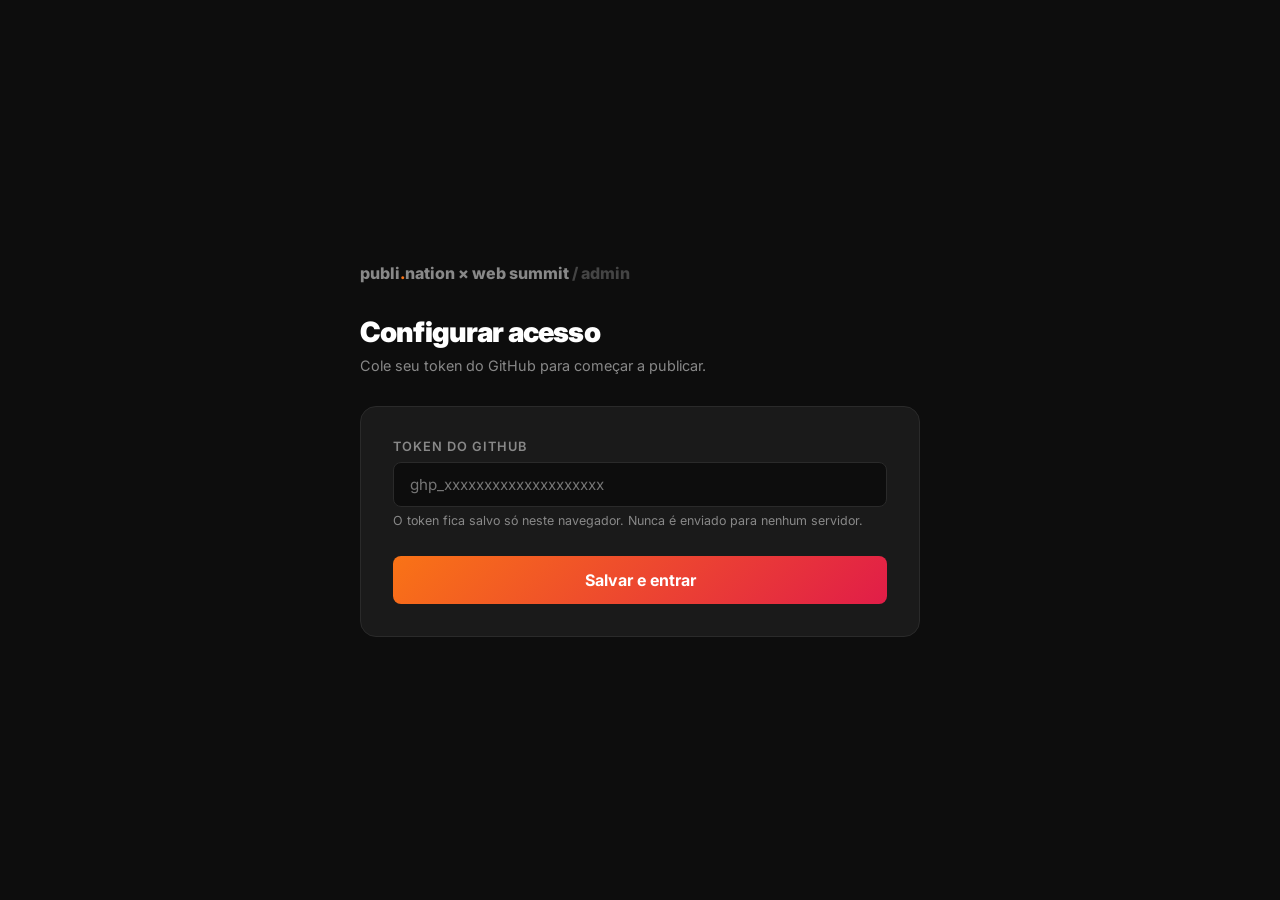
==== admin.html @ 285d9079 "adiciona pagina de admin" ====
<!DOCTYPE html>
<html lang="pt-BR">
<head>
  <meta charset="UTF-8">
  <meta name="viewport" content="width=device-width, initial-scale=1.0">
  <title>Admin — publi.nation × Web Summit</title>
  <link rel="preconnect" href="https://fonts.googleapis.com">
  <link href="https://fonts.googleapis.com/css2?family=Inter:wght@400;600;700;800&display=swap" rel="stylesheet">
  <style>
    *, *::before, *::after { box-sizing: border-box; margin: 0; padding: 0; }

    :root {
      --orange: #F97316;
      --pink: #E11D48;
      --bg: #0D0D0D;
      --bg-card: #1A1A1A;
      --text: #FFFFFF;
      --text-muted: #888888;
      --border: #2A2A2A;
      --gradient: linear-gradient(135deg, #F97316, #E11D48);
    }

    body {
      font-family: 'Inter', sans-serif;
      background: var(--bg);
      color: var(--text);
      min-height: 100vh;
      display: flex;
      align-items: center;
      justify-content: center;
      padding: 2rem;
    }

    .container {
      width: 100%;
      max-width: 560px;
    }

    .logo {
      font-size: 1rem;
      font-weight: 800;
      text-transform: lowercase;
      margin-bottom: 2rem;
      color: var(--text-muted);
    }
    .logo span { color: var(--orange); }

    h1 {
      font-size: 1.75rem;
      font-weight: 900;
      letter-spacing: -0.03em;
      margin-bottom: 0.5rem;
    }

    .subtitle {
      color: var(--text-muted);
      font-size: 0.9rem;
      margin-bottom: 2rem;
    }

    .card {
      background: var(--bg-card);
      border: 1px solid var(--border);
      border-radius: 16px;
      padding: 2rem;
    }

    .field {
      margin-bottom: 1.25rem;
    }

    label {
      display: block;
      font-size: 0.8rem;
      font-weight: 600;
      text-transform: uppercase;
      letter-spacing: 0.08em;
      color: var(--text-muted);
      margin-bottom: 0.5rem;
    }

    input, textarea, select {
      width: 100%;
      background: var(--bg);
      border: 1px solid var(--border);
      border-radius: 8px;
      padding: 0.75rem 1rem;
      color: var(--text);
      font-family: 'Inter', sans-serif;
      font-size: 0.95rem;
      transition: border-color 0.2s;
      outline: none;
    }

    input:focus, textarea:focus, select:focus {
      border-color: var(--orange);
    }

    select option { background: #1A1A1A; }

    textarea {
      resize: vertical;
      min-height: 100px;
    }

    .btn {
      width: 100%;
      padding: 0.875rem;
      background: var(--gradient);
      color: white;
      border: none;
      border-radius: 8px;
      font-family: 'Inter', sans-serif;
      font-size: 1rem;
      font-weight: 700;
      cursor: pointer;
      margin-top: 0.5rem;
      transition: opacity 0.2s;
    }
    .btn:hover { opacity: 0.88; }
    .btn:disabled { opacity: 0.5; cursor: not-allowed; }

    .btn-secondary {
      width: 100%;
      padding: 0.75rem;
      background: transparent;
      color: var(--text-muted);
      border: 1px solid var(--border);
      border-radius: 8px;
      font-family: 'Inter', sans-serif;
      font-size: 0.9rem;
      font-weight: 600;
      cursor: pointer;
      margin-top: 0.75rem;
      transition: border-color 0.2s, color 0.2s;
    }
    .btn-secondary:hover { border-color: var(--text-muted); color: var(--text); }

    .alert {
      padding: 0.875rem 1rem;
      border-radius: 8px;
      font-size: 0.9rem;
      font-weight: 600;
      margin-bottom: 1.25rem;
      display: none;
    }
    .alert.success {
      background: rgba(34, 197, 94, 0.1);
      border: 1px solid rgba(34, 197, 94, 0.3);
      color: #4ade80;
    }
    .alert.error {
      background: rgba(239, 68, 68, 0.1);
      border: 1px solid rgba(239, 68, 68, 0.3);
      color: #f87171;
    }

    .divider {
      border: none;
      border-top: 1px solid var(--border);
      margin: 1.5rem 0;
    }

    .token-hint {
      font-size: 0.78rem;
      color: var(--text-muted);
      margin-top: 0.4rem;
    }

    #screen-token, #screen-form { display: none; }
  </style>
</head>
<body>
<div class="container">
  <div class="logo">publi<span>.</span>nation × web summit <span style="color:#444">/ admin</span></div>

  <!-- TELA: TOKEN -->
  <div id="screen-token">
    <h1>Configurar acesso</h1>
    <p class="subtitle">Cole seu token do GitHub para começar a publicar.</p>
    <div class="card">
      <div class="field">
        <label>Token do GitHub</label>
        <input type="password" id="token-input" placeholder="ghp_xxxxxxxxxxxxxxxxxxxx">
        <p class="token-hint">O token fica salvo só neste navegador. Nunca é enviado para nenhum servidor.</p>
      </div>
      <button class="btn" onclick="saveToken()">Salvar e entrar</button>
    </div>
  </div>

  <!-- TELA: FORMULÁRIO -->
  <div id="screen-form">
    <h1>Novo post</h1>
    <p class="subtitle">Preencha e publique direto no site.</p>

    <div id="alert" class="alert"></div>

    <div class="card">
      <div class="field">
        <label>Título</label>
        <input type="text" id="titulo" placeholder="Ex: O futuro do marketing de influência">
      </div>
      <div class="field">
        <label>Tag</label>
        <select id="tag">
          <option value="Painel">Painel</option>
          <option value="Tendência">Tendência</option>
          <option value="Novidade">Novidade</option>
          <option value="Entrevista">Entrevista</option>
          <option value="Destaque">Destaque</option>
        </select>
      </div>
      <div class="field">
        <label>Data</label>
        <input type="date" id="data">
      </div>
      <div class="field">
        <label>Resumo</label>
        <textarea id="resumo" placeholder="Escreva aqui o conteúdo do post..."></textarea>
      </div>
      <button class="btn" id="publish-btn" onclick="publicar()">Publicar post</button>
      <button class="btn-secondary" onclick="trocarToken()">Trocar token</button>
    </div>
  </div>
</div>

<script>
const REPO = 'publination/websummit';
const FILE = 'posts.json';

function init() {
  const token = localStorage.getItem('ws_token');
  if (token) {
    showForm();
  } else {
    showTokenScreen();
  }
  // Pré-preenche a data de hoje
  document.getElementById('data').value = new Date().toISOString().split('T')[0];
}

function showTokenScreen() {
  document.getElementById('screen-token').style.display = 'block';
  document.getElementById('screen-form').style.display = 'none';
}

function showForm() {
  document.getElementById('screen-token').style.display = 'none';
  document.getElementById('screen-form').style.display = 'block';
}

function saveToken() {
  const token = document.getElementById('token-input').value.trim();
  if (!token) { alert('Cole o token antes de continuar.'); return; }
  localStorage.setItem('ws_token', token);
  showForm();
}

function trocarToken() {
  localStorage.removeItem('ws_token');
  showTokenScreen();
}

function showAlert(type, msg) {
  const el = document.getElementById('alert');
  el.className = 'alert ' + type;
  el.textContent = msg;
  el.style.display = 'block';
  setTimeout(() => el.style.display = 'none', 5000);
}

async function publicar() {
  const titulo = document.getElementById('titulo').value.trim();
  const tag    = document.getElementById('tag').value;
  const data   = document.getElementById('data').value;
  const resumo = document.getElementById('resumo').value.trim();

  if (!titulo || !resumo || !data) {
    showAlert('error', 'Preencha todos os campos antes de publicar.');
    return;
  }

  const btn = document.getElementById('publish-btn');
  btn.disabled = true;
  btn.textContent = 'Publicando...';

  const token = localStorage.getItem('ws_token');
  const headers = {
    'Authorization': `token ${token}`,
    'Content-Type': 'application/json'
  };

  try {
    // Busca o arquivo atual
    const getRes = await fetch(`https://api.github.com/repos/${REPO}/contents/${FILE}`, { headers });
    const getJson = await getRes.json();

    if (!getRes.ok) throw new Error(getJson.message || 'Erro ao buscar posts.json');

    const currentContent = atob(getJson.content.replace(/\n/g, ''));
    const posts = JSON.parse(currentContent);
    const newId = posts.length > 0 ? Math.max(...posts.map(p => p.id)) + 1 : 1;

    posts.unshift({ id: newId, titulo, data, tag, resumo });

    const newContent = btoa(unescape(encodeURIComponent(JSON.stringify(posts, null, 2))));

    // Salva o arquivo atualizado
    const putRes = await fetch(`https://api.github.com/repos/${REPO}/contents/${FILE}`, {
      method: 'PUT',
      headers,
      body: JSON.stringify({
        message: `post: ${titulo}`,
        content: newContent,
        sha: getJson.sha
      })
    });

    const putJson = await putRes.json();
    if (!putRes.ok) throw new Error(putJson.message || 'Erro ao publicar');

    showAlert('success', '✅ Post publicado! Aparece no site em ~1 minuto.');
    document.getElementById('titulo').value = '';
    document.getElementById('resumo').value = '';
    document.getElementById('data').value = new Date().toISOString().split('T')[0];

  } catch (err) {
    showAlert('error', '❌ Erro: ' + err.message + '. Verifique seu token.');
  }

  btn.disabled = false;
  btn.textContent = 'Publicar post';
}

init();
</script>
</body>
</html>
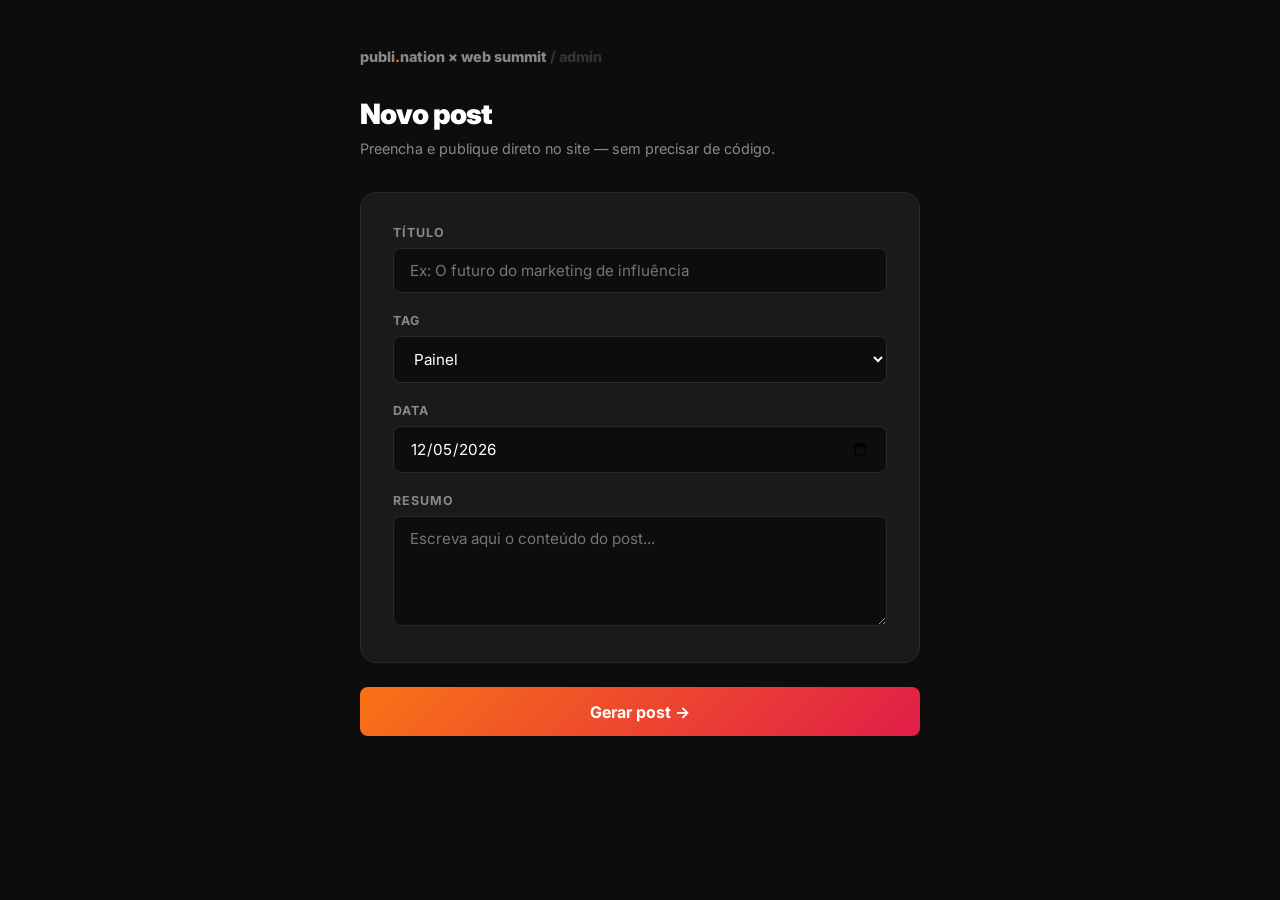
==== commit 3674d92b: "simplifica admin: sem token" ====
--- a/admin.html
+++ b/admin.html
@@ -11,7 +11,6 @@
 
     :root {
       --orange: #F97316;
-      --pink: #E11D48;
       --bg: #0D0D0D;
       --bg-card: #1A1A1A;
       --text: #FFFFFF;
@@ -26,18 +25,15 @@
       color: var(--text);
       min-height: 100vh;
       display: flex;
-      align-items: center;
+      align-items: flex-start;
       justify-content: center;
-      padding: 2rem;
-    }
-
-    .container {
-      width: 100%;
-      max-width: 560px;
-    }
+      padding: 3rem 1.5rem;
+    }
+
+    .container { width: 100%; max-width: 560px; }
 
     .logo {
-      font-size: 1rem;
+      font-size: 0.9rem;
       font-weight: 800;
       text-transform: lowercase;
       margin-bottom: 2rem;
@@ -49,13 +45,14 @@
       font-size: 1.75rem;
       font-weight: 900;
       letter-spacing: -0.03em;
-      margin-bottom: 0.5rem;
+      margin-bottom: 0.4rem;
     }
 
     .subtitle {
       color: var(--text-muted);
       font-size: 0.9rem;
       margin-bottom: 2rem;
+      line-height: 1.6;
     }
 
     .card {
@@ -63,16 +60,16 @@
       border: 1px solid var(--border);
       border-radius: 16px;
       padding: 2rem;
-    }
-
-    .field {
-      margin-bottom: 1.25rem;
-    }
+      margin-bottom: 1.5rem;
+    }
+
+    .field { margin-bottom: 1.25rem; }
+    .field:last-child { margin-bottom: 0; }
 
     label {
       display: block;
-      font-size: 0.8rem;
-      font-weight: 600;
+      font-size: 0.78rem;
+      font-weight: 700;
       text-transform: uppercase;
       letter-spacing: 0.08em;
       color: var(--text-muted);
@@ -91,21 +88,13 @@
       transition: border-color 0.2s;
       outline: none;
     }
-
-    input:focus, textarea:focus, select:focus {
-      border-color: var(--orange);
-    }
-
+    input:focus, textarea:focus, select:focus { border-color: var(--orange); }
     select option { background: #1A1A1A; }
-
-    textarea {
-      resize: vertical;
-      min-height: 100px;
-    }
+    textarea { resize: vertical; min-height: 110px; }
 
     .btn {
       width: 100%;
-      padding: 0.875rem;
+      padding: 0.9rem;
       background: var(--gradient);
       color: white;
       border: none;
@@ -114,13 +103,91 @@
       font-size: 1rem;
       font-weight: 700;
       cursor: pointer;
-      margin-top: 0.5rem;
       transition: opacity 0.2s;
     }
     .btn:hover { opacity: 0.88; }
-    .btn:disabled { opacity: 0.5; cursor: not-allowed; }
-
-    .btn-secondary {
+
+    /* RESULTADO */
+    #resultado { display: none; }
+
+    .steps { margin-bottom: 1.5rem; }
+    .step {
+      display: flex;
+      gap: 1rem;
+      align-items: flex-start;
+      margin-bottom: 1rem;
+    }
+    .step-num {
+      min-width: 28px;
+      height: 28px;
+      background: var(--gradient);
+      border-radius: 50%;
+      display: flex;
+      align-items: center;
+      justify-content: center;
+      font-size: 0.8rem;
+      font-weight: 800;
+      flex-shrink: 0;
+    }
+    .step-text {
+      font-size: 0.9rem;
+      color: var(--text-muted);
+      padding-top: 0.3rem;
+      line-height: 1.5;
+    }
+    .step-text strong { color: var(--text); }
+
+    .json-box {
+      background: var(--bg);
+      border: 1px solid var(--border);
+      border-radius: 8px;
+      padding: 1rem;
+      font-family: monospace;
+      font-size: 0.8rem;
+      color: #aaa;
+      white-space: pre-wrap;
+      word-break: break-all;
+      max-height: 200px;
+      overflow-y: auto;
+      margin: 0.75rem 0;
+    }
+
+    .btn-copy {
+      width: 100%;
+      padding: 0.75rem;
+      background: transparent;
+      color: var(--text);
+      border: 1px solid var(--border);
+      border-radius: 8px;
+      font-family: 'Inter', sans-serif;
+      font-size: 0.9rem;
+      font-weight: 600;
+      cursor: pointer;
+      transition: border-color 0.2s, background 0.2s;
+      margin-bottom: 0.75rem;
+    }
+    .btn-copy:hover { border-color: var(--orange); background: rgba(249,115,22,0.05); }
+    .btn-copy.copied { border-color: #22c55e; color: #22c55e; }
+
+    .btn-github {
+      display: block;
+      width: 100%;
+      padding: 0.9rem;
+      background: #24292e;
+      color: white;
+      border: 1px solid #444;
+      border-radius: 8px;
+      font-family: 'Inter', sans-serif;
+      font-size: 0.95rem;
+      font-weight: 700;
+      cursor: pointer;
+      text-align: center;
+      text-decoration: none;
+      transition: background 0.2s;
+    }
+    .btn-github:hover { background: #333; }
+
+    .btn-novo {
       width: 100%;
       padding: 0.75rem;
       background: transparent;
@@ -132,69 +199,19 @@
       font-weight: 600;
       cursor: pointer;
       margin-top: 0.75rem;
-      transition: border-color 0.2s, color 0.2s;
-    }
-    .btn-secondary:hover { border-color: var(--text-muted); color: var(--text); }
-
-    .alert {
-      padding: 0.875rem 1rem;
-      border-radius: 8px;
-      font-size: 0.9rem;
-      font-weight: 600;
-      margin-bottom: 1.25rem;
-      display: none;
-    }
-    .alert.success {
-      background: rgba(34, 197, 94, 0.1);
-      border: 1px solid rgba(34, 197, 94, 0.3);
-      color: #4ade80;
-    }
-    .alert.error {
-      background: rgba(239, 68, 68, 0.1);
-      border: 1px solid rgba(239, 68, 68, 0.3);
-      color: #f87171;
-    }
-
-    .divider {
-      border: none;
-      border-top: 1px solid var(--border);
-      margin: 1.5rem 0;
-    }
-
-    .token-hint {
-      font-size: 0.78rem;
-      color: var(--text-muted);
-      margin-top: 0.4rem;
-    }
-
-    #screen-token, #screen-form { display: none; }
+      transition: color 0.2s;
+    }
+    .btn-novo:hover { color: var(--text); }
   </style>
 </head>
 <body>
 <div class="container">
-  <div class="logo">publi<span>.</span>nation × web summit <span style="color:#444">/ admin</span></div>
-
-  <!-- TELA: TOKEN -->
-  <div id="screen-token">
-    <h1>Configurar acesso</h1>
-    <p class="subtitle">Cole seu token do GitHub para começar a publicar.</p>
-    <div class="card">
-      <div class="field">
-        <label>Token do GitHub</label>
-        <input type="password" id="token-input" placeholder="ghp_xxxxxxxxxxxxxxxxxxxx">
-        <p class="token-hint">O token fica salvo só neste navegador. Nunca é enviado para nenhum servidor.</p>
-      </div>
-      <button class="btn" onclick="saveToken()">Salvar e entrar</button>
-    </div>
-  </div>
-
-  <!-- TELA: FORMULÁRIO -->
-  <div id="screen-form">
+  <div class="logo">publi<span>.</span>nation × web summit <span style="color:#333">/ admin</span></div>
+
+  <!-- FORMULÁRIO -->
+  <div id="tela-form">
     <h1>Novo post</h1>
-    <p class="subtitle">Preencha e publique direto no site.</p>
-
-    <div id="alert" class="alert"></div>
-
+    <p class="subtitle">Preencha e publique direto no site — sem precisar de código.</p>
     <div class="card">
       <div class="field">
         <label>Título</label>
@@ -218,121 +235,98 @@
         <label>Resumo</label>
         <textarea id="resumo" placeholder="Escreva aqui o conteúdo do post..."></textarea>
       </div>
-      <button class="btn" id="publish-btn" onclick="publicar()">Publicar post</button>
-      <button class="btn-secondary" onclick="trocarToken()">Trocar token</button>
     </div>
+    <button class="btn" onclick="gerar()">Gerar post →</button>
+  </div>
+
+  <!-- RESULTADO -->
+  <div id="resultado">
+    <h1>Quase lá! 🎉</h1>
+    <p class="subtitle">Só 2 passos rápidos para publicar no site.</p>
+
+    <div class="card">
+      <div class="steps">
+        <div class="step">
+          <div class="step-num">1</div>
+          <div class="step-text"><strong>Copie o JSON abaixo</strong></div>
+        </div>
+      </div>
+      <div class="json-box" id="json-output"></div>
+      <button class="btn-copy" id="btn-copy" onclick="copiar()">📋 Copiar JSON</button>
+
+      <div class="steps" style="margin-top:1.25rem">
+        <div class="step">
+          <div class="step-num">2</div>
+          <div class="step-text">
+            <strong>Abra o editor do GitHub</strong>, cole o JSON copiado no lugar do conteúdo atual e clique em <strong>Commit changes</strong>
+          </div>
+        </div>
+      </div>
+      <a class="btn-github" href="https://github.com/publination/websummit/edit/main/posts.json" target="_blank">
+        ✏️ Abrir editor no GitHub
+      </a>
+    </div>
+
+    <button class="btn-novo" onclick="novoPost()">← Escrever outro post</button>
   </div>
 </div>
 
 <script>
-const REPO = 'publination/websummit';
-const FILE = 'posts.json';
-
-function init() {
-  const token = localStorage.getItem('ws_token');
-  if (token) {
-    showForm();
-  } else {
-    showTokenScreen();
+  document.getElementById('data').value = new Date().toISOString().split('T')[0];
+
+  let postsAtuais = [];
+
+  async function carregarPosts() {
+    try {
+      const res = await fetch('posts.json?v=' + Date.now());
+      postsAtuais = await res.json();
+    } catch {
+      postsAtuais = [];
+    }
   }
-  // Pré-preenche a data de hoje
-  document.getElementById('data').value = new Date().toISOString().split('T')[0];
-}
-
-function showTokenScreen() {
-  document.getElementById('screen-token').style.display = 'block';
-  document.getElementById('screen-form').style.display = 'none';
-}
-
-function showForm() {
-  document.getElementById('screen-token').style.display = 'none';
-  document.getElementById('screen-form').style.display = 'block';
-}
-
-function saveToken() {
-  const token = document.getElementById('token-input').value.trim();
-  if (!token) { alert('Cole o token antes de continuar.'); return; }
-  localStorage.setItem('ws_token', token);
-  showForm();
-}
-
-function trocarToken() {
-  localStorage.removeItem('ws_token');
-  showTokenScreen();
-}
-
-function showAlert(type, msg) {
-  const el = document.getElementById('alert');
-  el.className = 'alert ' + type;
-  el.textContent = msg;
-  el.style.display = 'block';
-  setTimeout(() => el.style.display = 'none', 5000);
-}
-
-async function publicar() {
-  const titulo = document.getElementById('titulo').value.trim();
-  const tag    = document.getElementById('tag').value;
-  const data   = document.getElementById('data').value;
-  const resumo = document.getElementById('resumo').value.trim();
-
-  if (!titulo || !resumo || !data) {
-    showAlert('error', 'Preencha todos os campos antes de publicar.');
-    return;
+
+  carregarPosts();
+
+  function gerar() {
+    const titulo = document.getElementById('titulo').value.trim();
+    const tag    = document.getElementById('tag').value;
+    const data   = document.getElementById('data').value;
+    const resumo = document.getElementById('resumo').value.trim();
+
+    if (!titulo || !resumo || !data) {
+      alert('Preencha todos os campos antes de continuar.');
+      return;
+    }
+
+    const novoId = postsAtuais.length > 0 ? Math.max(...postsAtuais.map(p => p.id)) + 1 : 1;
+    const novoPost = { id: novoId, titulo, data, tag, resumo };
+    const listaAtualizada = [novoPost, ...postsAtuais];
+
+    document.getElementById('json-output').textContent =
+      JSON.stringify(listaAtualizada, null, 2);
+
+    document.getElementById('tela-form').style.display = 'none';
+    document.getElementById('resultado').style.display = 'block';
   }
 
-  const btn = document.getElementById('publish-btn');
-  btn.disabled = true;
-  btn.textContent = 'Publicando...';
-
-  const token = localStorage.getItem('ws_token');
-  const headers = {
-    'Authorization': `token ${token}`,
-    'Content-Type': 'application/json'
-  };
-
-  try {
-    // Busca o arquivo atual
-    const getRes = await fetch(`https://api.github.com/repos/${REPO}/contents/${FILE}`, { headers });
-    const getJson = await getRes.json();
-
-    if (!getRes.ok) throw new Error(getJson.message || 'Erro ao buscar posts.json');
-
-    const currentContent = atob(getJson.content.replace(/\n/g, ''));
-    const posts = JSON.parse(currentContent);
-    const newId = posts.length > 0 ? Math.max(...posts.map(p => p.id)) + 1 : 1;
-
-    posts.unshift({ id: newId, titulo, data, tag, resumo });
-
-    const newContent = btoa(unescape(encodeURIComponent(JSON.stringify(posts, null, 2))));
-
-    // Salva o arquivo atualizado
-    const putRes = await fetch(`https://api.github.com/repos/${REPO}/contents/${FILE}`, {
-      method: 'PUT',
-      headers,
-      body: JSON.stringify({
-        message: `post: ${titulo}`,
-        content: newContent,
-        sha: getJson.sha
-      })
+  function copiar() {
+    const texto = document.getElementById('json-output').textContent;
+    navigator.clipboard.writeText(texto).then(() => {
+      const btn = document.getElementById('btn-copy');
+      btn.textContent = '✅ Copiado!';
+      btn.classList.add('copied');
+      setTimeout(() => {
+        btn.textContent = '📋 Copiar JSON';
+        btn.classList.remove('copied');
+      }, 2500);
     });
-
-    const putJson = await putRes.json();
-    if (!putRes.ok) throw new Error(putJson.message || 'Erro ao publicar');
-
-    showAlert('success', '✅ Post publicado! Aparece no site em ~1 minuto.');
-    document.getElementById('titulo').value = '';
-    document.getElementById('resumo').value = '';
-    document.getElementById('data').value = new Date().toISOString().split('T')[0];
-
-  } catch (err) {
-    showAlert('error', '❌ Erro: ' + err.message + '. Verifique seu token.');
   }
 
-  btn.disabled = false;
-  btn.textContent = 'Publicar post';
-}
-
-init();
+  function novoPost() {
+    document.getElementById('resultado').style.display = 'none';
+    document.getElementById('tela-form').style.display = 'block';
+    carregarPosts();
+  }
 </script>
 </body>
 </html>
